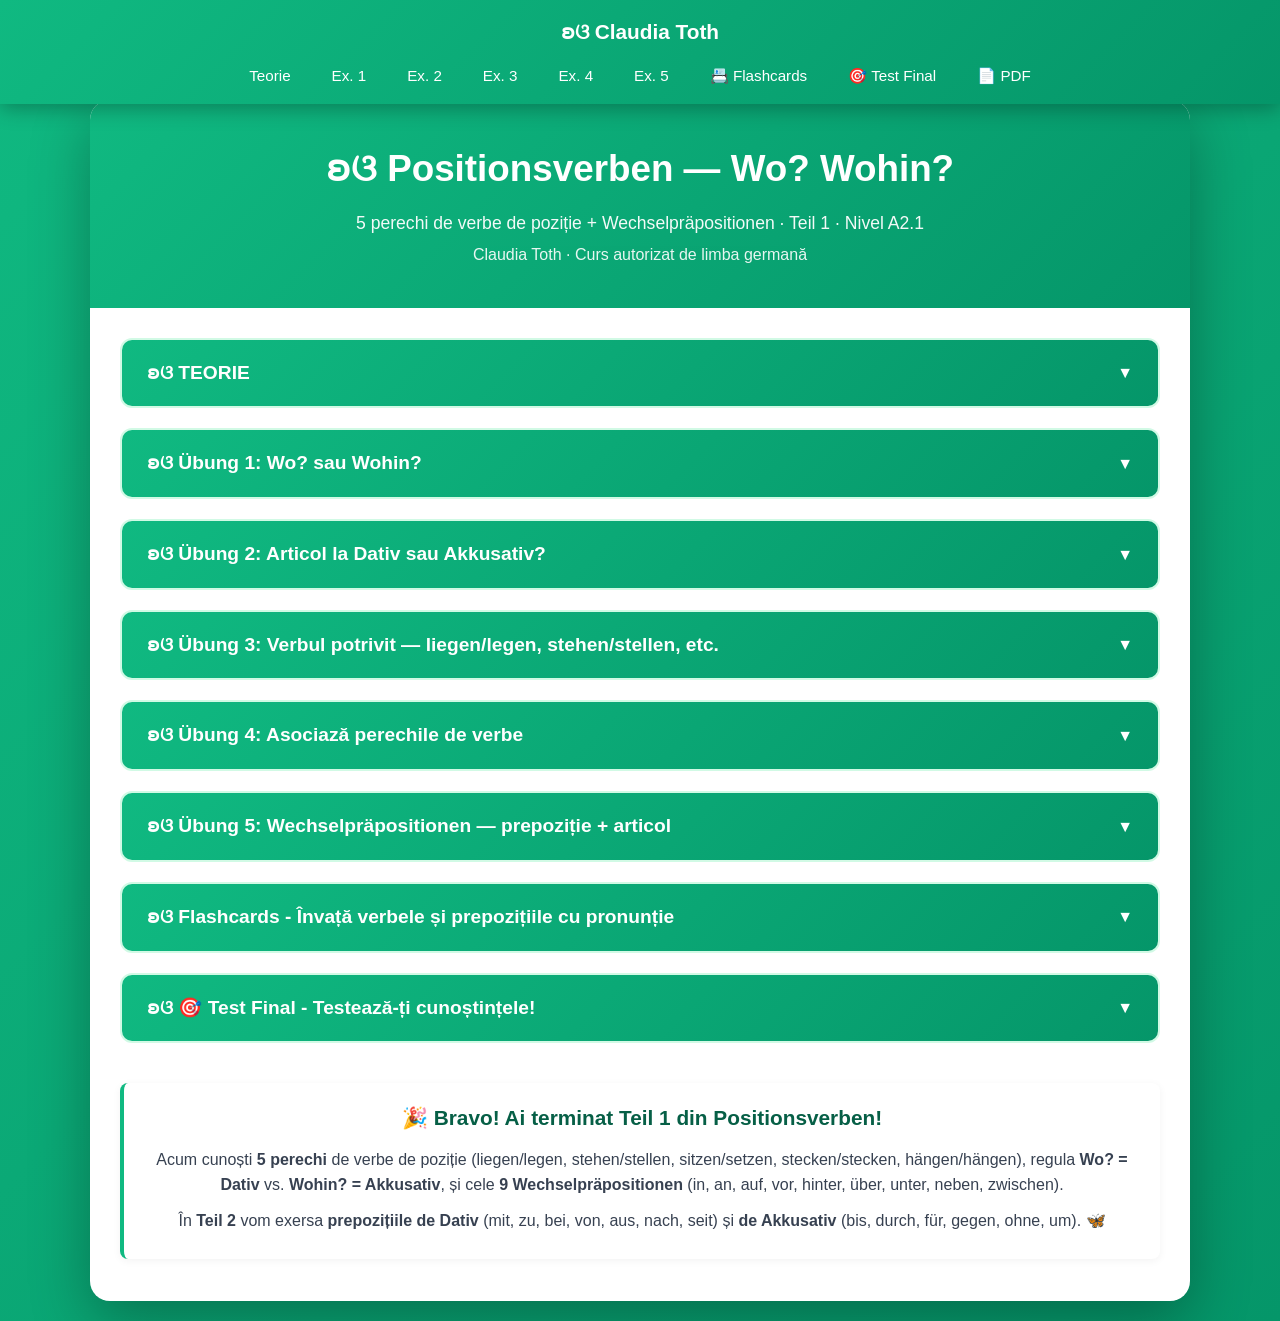
==== index.html @ 6a5d3918 "Initial release: Positionsverben Teil 1 (A2.1) — Wo/Wohin + 5 perechi Wechselverben + 9 Wechselprapo" ====
<!DOCTYPE html>
<html lang="ro">
<head>
    <meta charset="UTF-8">
    <meta name="robots" content="noindex, nofollow">
    <meta name="viewport" content="width=device-width, initial-scale=1.0">
    <title>Positionsverben — Wo? Wohin? + 5 perechi de verbe · Teil 1 (A2.1)</title>
    <link rel="stylesheet" href="styles.css">
</head>
<body>
    <nav class="navbar">
        <a href="#top" class="navbar-logo">ʚଓ Claudia Toth</a>
        <ul class="navbar-menu">
            <li><a href="#teorie" onclick="openSection(0)">Teorie</a></li>
            <li><a href="#ex1" onclick="openSection(1)">Ex. 1</a></li>
            <li><a href="#ex2" onclick="openSection(2)">Ex. 2</a></li>
            <li><a href="#ex3" onclick="openSection(3)">Ex. 3</a></li>
            <li><a href="#ex4" onclick="openSection(4)">Ex. 4</a></li>
            <li><a href="#ex5" onclick="openSection(5)">Ex. 5</a></li>
            <li><a href="#flashcards" onclick="openSection(6)">📇 Flashcards</a></li>
            <li><a href="#final-test" onclick="openSection(7)">🎯 Test Final</a></li>
            <li><a href="positionsverben-teil-1.pdf" download>📄 PDF</a></li>
        </ul>
    </nav>

    <div class="container" id="top">
        <div class="header">
            <h1>ʚଓ Positionsverben — Wo? Wohin?</h1>
            <p class="subtitle">5 perechi de verbe de poziție + Wechselpräpositionen · Teil 1 · Nivel A2.1</p>
            <p>Claudia Toth · Curs autorizat de limba germană</p>
        </div>

        <div class="content">
            <div class="section" id="teorie">
                <div class="section-header" onclick="toggleMainSection(0)">
                    <h3>ʚଓ TEORIE</h3>
                    <span class="arrow">▼</span>
                </div>
                <div class="section-content" id="main-section-0">
                    <div id="theory-container"></div>
                </div>
            </div>

            <div class="section" id="ex1">
                <div class="section-header" onclick="toggleMainSection(1)">
                    <h3>ʚଓ Übung 1: Wo? sau Wohin?</h3>
                    <span class="arrow">▼</span>
                </div>
                <div class="section-content" id="main-section-1">
                    <div id="ex1-container"></div>
                    <div class="btn-container">
                        <button class="btn btn-check" onclick="checkExercise(1)">✓ Verifica</button>
                        <button class="btn btn-reset" onclick="resetExercise(1)">↻ Reseteaza</button>
                    </div>
                    <div class="score" id="score-1"></div>
                </div>
            </div>

            <div class="section" id="ex2">
                <div class="section-header" onclick="toggleMainSection(2)">
                    <h3>ʚଓ Übung 2: Articol la Dativ sau Akkusativ?</h3>
                    <span class="arrow">▼</span>
                </div>
                <div class="section-content" id="main-section-2">
                    <div id="ex2-container"></div>
                    <div class="btn-container">
                        <button class="btn btn-check" onclick="checkExercise(2)">✓ Verifica</button>
                        <button class="btn btn-reset" onclick="resetExercise(2)">↻ Reseteaza</button>
                    </div>
                    <div class="score" id="score-2"></div>
                </div>
            </div>

            <div class="section" id="ex3">
                <div class="section-header" onclick="toggleMainSection(3)">
                    <h3>ʚଓ Übung 3: Verbul potrivit — liegen/legen, stehen/stellen, etc.</h3>
                    <span class="arrow">▼</span>
                </div>
                <div class="section-content" id="main-section-3">
                    <div id="ex3-container"></div>
                    <div class="btn-container">
                        <button class="btn btn-check" onclick="checkExercise(3)">✓ Verifica</button>
                        <button class="btn btn-reset" onclick="resetExercise(3)">↻ Reseteaza</button>
                    </div>
                    <div class="score" id="score-3"></div>
                </div>
            </div>

            <div class="section" id="ex4">
                <div class="section-header" onclick="toggleMainSection(4)">
                    <h3>ʚଓ Übung 4: Asociază perechile de verbe</h3>
                    <span class="arrow">▼</span>
                </div>
                <div class="section-content" id="main-section-4">
                    <div id="ex4-container"></div>
                    <div class="btn-container">
                        <button class="btn btn-check" onclick="checkExercise(4)">✓ Verifica</button>
                        <button class="btn btn-reset" onclick="resetExercise(4)">↻ Reseteaza</button>
                    </div>
                    <div class="score" id="score-4"></div>
                </div>
            </div>

            <div class="section" id="ex5">
                <div class="section-header" onclick="toggleMainSection(5)">
                    <h3>ʚଓ Übung 5: Wechselpräpositionen — prepoziție + articol</h3>
                    <span class="arrow">▼</span>
                </div>
                <div class="section-content" id="main-section-5">
                    <div id="ex5-container"></div>
                    <div class="btn-container">
                        <button class="btn btn-check" onclick="checkExercise(5)">✓ Verifica</button>
                        <button class="btn btn-reset" onclick="resetExercise(5)">↻ Reseteaza</button>
                    </div>
                    <div class="score" id="score-5"></div>
                </div>
            </div>

            <div class="section" id="flashcards">
                <div class="section-header" onclick="toggleMainSection(6)">
                    <h3>ʚଓ Flashcards - Învață verbele și prepozițiile cu pronunție</h3>
                    <span class="arrow">▼</span>
                </div>
                <div class="section-content" id="main-section-6">
                    <div id="flashcards-container"></div>
                </div>
            </div>

            <div class="section" id="final-test">
                <div class="section-header" onclick="toggleMainSection(7)">
                    <h3>ʚଓ 🎯 Test Final - Testează-ți cunoștințele!</h3>
                    <span class="arrow">▼</span>
                </div>
                <div class="section-content" id="main-section-7">
                    <div id="final-test-container"></div>
                </div>
            </div>

            <div class="theory-box" style="text-align: center; margin-top: 40px;">
                <p style="font-size: 1.3rem; font-weight: bold; color: #065f46;">🎉 Bravo! Ai terminat Teil 1 din Positionsverben!</p>
                <p style="margin-top: 12px;">Acum cunoști <strong>5 perechi</strong> de verbe de poziție (liegen/legen, stehen/stellen, sitzen/setzen, stecken/stecken, hängen/hängen), regula <strong>Wo? = Dativ</strong> vs. <strong>Wohin? = Akkusativ</strong>, și cele <strong>9 Wechselpräpositionen</strong> (in, an, auf, vor, hinter, über, unter, neben, zwischen).</p>
                <p style="margin-top: 10px;">În <strong>Teil 2</strong> vom exersa <strong>prepozițiile de Dativ</strong> (mit, zu, bei, von, aus, nach, seit) și <strong>de Akkusativ</strong> (bis, durch, für, gegen, ohne, um). 🦋</p>
            </div>
        </div>
    </div>

    <script src="theory.js"></script>
    <script src="exercises.js"></script>
    <script src="flashcards.js"></script>
    <script src="final-test.js"></script>
    <script src="main.js"></script>
</body>
</html>
---- styles.css ----
/* ============================================
   CLAUDIA TOTH - NOMEN-VERB-VERBINDUNGEN
   Design verde profesional · Mobile responsive
   ============================================ */

* {
    margin: 0;
    padding: 0;
    box-sizing: border-box;
}

body {
    font-family: 'Segoe UI', Tahoma, Geneva, Verdana, sans-serif;
    background: linear-gradient(135deg, #10b981 0%, #059669 100%);
    line-height: 1.6;
    padding: 0;
    padding-top: 80px;
    min-height: 100vh;
    color: #374151;
}

/* ============================================
   NAVIGATION BAR
   ============================================ */
.navbar {
    position: fixed;
    top: 0;
    left: 0;
    right: 0;
    background: linear-gradient(135deg, #10b981 0%, #059669 100%);
    padding: 15px 30px;
    box-shadow: 0 4px 20px rgba(0,0,0,0.3);
    z-index: 1000;
    display: flex;
    flex-direction: column;
    gap: 15px;
    align-items: center;
    justify-content: center;
}

.navbar-logo {
    color: white;
    font-size: 1.3rem;
    font-weight: bold;
    text-decoration: none;
}

.navbar-menu {
    display: flex;
    gap: 5px;
    list-style: none;
    align-items: center;
    flex-wrap: wrap;
    justify-content: center;
}

.navbar-menu a {
    color: white;
    text-decoration: none;
    padding: 10px 18px;
    border-radius: 8px;
    transition: all 0.3s;
    font-size: 0.95rem;
    font-weight: 500;
}

.navbar-menu a:hover {
    background: rgba(255,255,255,0.2);
    transform: translateY(-2px);
}

/* ============================================
   CONTAINER PRINCIPAL
   ============================================ */
.container {
    max-width: 1100px;
    margin: 20px auto;
    background: white;
    border-radius: 20px;
    box-shadow: 0 20px 60px rgba(0,0,0,0.3);
    overflow: hidden;
}

.header {
    background: linear-gradient(135deg, #10b981 0%, #059669 100%);
    color: white;
    padding: 40px 30px;
    text-align: center;
}

.header h1 {
    font-size: 2.3rem;
    margin-bottom: 10px;
}

.header .subtitle {
    font-size: 1.1rem;
    opacity: 0.95;
    margin-bottom: 5px;
}

.header p {
    font-size: 1rem;
    opacity: 0.9;
}

.content {
    padding: 30px;
}

/* ============================================
   SECȚIUNI (Teorie + Exerciții)
   ============================================ */
.section {
    margin-bottom: 20px;
    scroll-margin-top: 100px;
    border-radius: 12px;
    overflow: hidden;
    border: 2px solid #d1fae5;
}

.section-header {
    background: linear-gradient(135deg, #10b981 0%, #059669 100%);
    color: white;
    padding: 18px 25px;
    cursor: pointer;
    display: flex;
    justify-content: space-between;
    align-items: center;
    transition: all 0.3s;
}

.section-header:hover {
    background: linear-gradient(135deg, #059669 0%, #047857 100%);
}

.section-header h3 {
    font-size: 1.2rem;
}

.arrow {
    transition: transform 0.3s;
    font-size: 1rem;
}

.arrow.rotated {
    transform: rotate(180deg);
}

.section-content {
    display: none;
    padding: 25px;
    background: #f0fdf4;
}

.section-content.active {
    display: block;
    animation: fadeIn 0.4s ease-in-out;
}

@keyframes fadeIn {
    from { opacity: 0; transform: translateY(-5px); }
    to { opacity: 1; transform: translateY(0); }
}

/* ============================================
   SUB-SECȚIUNI (în Teorie)
   ============================================ */
.sub-section {
    margin-bottom: 12px;
    border-radius: 10px;
    overflow: hidden;
    border: 1px solid #a7f3d0;
    background: white;
}

.sub-section-header {
    background: #d1fae5;
    color: #065f46;
    padding: 12px 18px;
    cursor: pointer;
    display: flex;
    justify-content: space-between;
    align-items: center;
    font-weight: 600;
    transition: background 0.3s;
    gap: 10px;
}

.sub-section-header > span:first-child {
    flex: 1;
}

.sub-section-header:hover {
    background: #a7f3d0;
}

/* ============================================
   AUDIO PLAYER (Play / Stop la fiecare subtitlu)
   ============================================ */
.audio-player {
    display: flex;
    align-items: center;
}

.audio-btn {
    background: #10b981;
    color: white;
    border: none;
    width: 36px;
    height: 36px;
    border-radius: 50%;
    cursor: pointer;
    font-size: 0.9rem;
    transition: all 0.3s;
    display: flex;
    align-items: center;
    justify-content: center;
    padding: 0;
    box-shadow: 0 2px 6px rgba(16, 185, 129, 0.3);
}

.audio-btn:hover {
    background: #059669;
    transform: scale(1.1);
    box-shadow: 0 4px 10px rgba(16, 185, 129, 0.5);
}

.audio-btn:active {
    transform: scale(0.95);
}

.lesson-audio {
    display: flex;
    align-items: center;
    gap: 12px;
    margin-bottom: 18px;
    padding: 10px 14px;
    background: #f0fdf4;
    border-left: 4px solid #10b981;
    border-radius: 6px;
}

.lesson-audio-label {
    color: #065f46;
    font-weight: 600;
    font-size: 0.95rem;
}

.sub-arrow {
    transition: transform 0.3s;
}

.sub-arrow.rotated {
    transform: rotate(180deg);
}

.sub-section-content {
    display: none;
    padding: 18px;
    background: white;
}

.sub-section-content.active {
    display: block;
}

/* ============================================
   THEORY BOX
   ============================================ */
.theory-box {
    background: white;
    border-left: 4px solid #10b981;
    padding: 18px 22px;
    margin: 12px 0;
    border-radius: 8px;
    box-shadow: 0 2px 8px rgba(0,0,0,0.05);
}

.theory-box h4 {
    color: #065f46;
    margin-bottom: 10px;
    font-size: 1.1rem;
}

.theory-box p {
    margin-bottom: 8px;
}

.theory-box ul {
    margin-left: 20px;
    margin-top: 8px;
}

.theory-box li {
    margin-bottom: 6px;
}

/* Exemple în context */
.example-box {
    background: #ecfdf5;
    border: 1px dashed #10b981;
    padding: 12px 16px;
    border-radius: 8px;
    margin: 10px 0;
    font-style: italic;
}

.example-box .de {
    color: #065f46;
    font-weight: 600;
    font-style: normal;
}

.example-box .ro {
    color: #6b7280;
    font-size: 0.95rem;
    margin-top: 4px;
}

/* Tabele teorie */
.theory-table {
    width: 100%;
    border-collapse: collapse;
    margin: 12px 0;
    background: white;
    border-radius: 8px;
    overflow: hidden;
    box-shadow: 0 2px 6px rgba(0,0,0,0.05);
}

.theory-table th {
    background: #10b981;
    color: white;
    padding: 12px;
    text-align: left;
    font-weight: 600;
}

.theory-table td {
    padding: 10px 12px;
    border-bottom: 1px solid #d1fae5;
}

.theory-table tr:last-child td {
    border-bottom: none;
}

.theory-table tr:nth-child(even) {
    background: #f0fdf4;
}

.theory-table .verb {
    color: #059669;
    font-weight: bold;
}

.theory-table .nomen {
    color: #065f46;
    font-weight: 600;
}

.theory-table .ro-text {
    color: #6b7280;
    font-style: italic;
    font-size: 0.95rem;
}

/* ============================================
   EXERCIȚII
   ============================================ */
.exercise-instruction {
    background: #fffbeb;
    border-left: 4px solid #f59e0b;
    padding: 12px 18px;
    margin-bottom: 18px;
    border-radius: 8px;
    color: #78350f;
}

.exercise-item {
    background: white;
    padding: 15px 18px;
    margin-bottom: 12px;
    border-radius: 10px;
    display: flex;
    align-items: flex-start;
    gap: 12px;
    flex-wrap: wrap;
    box-shadow: 0 2px 6px rgba(0,0,0,0.05);
}

.exercise-number {
    background: #10b981;
    color: white;
    width: 30px;
    height: 30px;
    border-radius: 50%;
    display: flex;
    align-items: center;
    justify-content: center;
    font-weight: bold;
    flex-shrink: 0;
    font-size: 0.9rem;
}

.input-group {
    flex: 1;
    min-width: 200px;
    display: flex;
    flex-direction: column;
    gap: 6px;
}

.input-group label {
    color: #374151;
    font-size: 1rem;
    line-height: 1.5;
}

.input-group .nomen-highlight {
    color: #065f46;
    font-weight: bold;
    background: #d1fae5;
    padding: 2px 8px;
    border-radius: 5px;
}

.input-group input[type="text"],
.input-group select {
    padding: 10px 14px;
    border: 2px solid #d1fae5;
    border-radius: 8px;
    font-size: 1rem;
    font-family: inherit;
    transition: all 0.3s;
    background: white;
}

.input-group input[type="text"]:focus,
.input-group select:focus {
    outline: none;
    border-color: #10b981;
    box-shadow: 0 0 0 3px rgba(16, 185, 129, 0.15);
}

/* Multiple choice */
.mc-options {
    display: flex;
    flex-direction: column;
    gap: 8px;
    margin-top: 8px;
}

.mc-option {
    display: flex;
    align-items: center;
    gap: 10px;
    padding: 8px 12px;
    border-radius: 8px;
    transition: background 0.2s;
    cursor: pointer;
}

.mc-option:hover {
    background: #f0fdf4;
}

.mc-option input[type="radio"] {
    cursor: pointer;
    width: 18px;
    height: 18px;
    accent-color: #10b981;
}

.mc-option label {
    cursor: pointer;
    flex: 1;
}

/* Feedback */
.feedback {
    width: 100%;
    margin-top: 8px;
    padding: 0;
    font-size: 0.95rem;
    border-radius: 6px;
    transition: all 0.3s;
}

.feedback.correct {
    background: #d1fae5;
    color: #065f46;
    padding: 10px 14px;
    border-left: 3px solid #10b981;
}

.feedback.incorrect {
    background: #fee2e2;
    color: #991b1b;
    padding: 10px 14px;
    border-left: 3px solid #ef4444;
}

.feedback.correct::before {
    content: "✓ Richtig! ";
    font-weight: bold;
}

.feedback.incorrect::before {
    content: "✗ Falsch. ";
    font-weight: bold;
}

/* ============================================
   BUTOANE
   ============================================ */
.btn-container {
    display: flex;
    gap: 15px;
    justify-content: center;
    margin: 30px 0;
    flex-wrap: wrap;
}

.btn {
    padding: 14px 32px;
    border: none;
    border-radius: 10px;
    font-size: 1rem;
    font-weight: 600;
    cursor: pointer;
    transition: all 0.3s;
    font-family: inherit;
}

.btn-check {
    background: linear-gradient(135deg, #10b981 0%, #059669 100%);
    color: white;
}

.btn-check:hover {
    transform: translateY(-2px);
    box-shadow: 0 8px 20px rgba(16, 185, 129, 0.4);
}

.btn-reset {
    background: #6b7280;
    color: white;
}

.btn-reset:hover {
    background: #4b5563;
    transform: translateY(-2px);
    box-shadow: 0 8px 20px rgba(107, 114, 128, 0.4);
}

/* ============================================
   SCOR
   ============================================ */
.score {
    display: none;
    background: linear-gradient(135deg, #10b981 0%, #059669 100%);
    color: white;
    padding: 25px;
    border-radius: 12px;
    text-align: center;
    margin: 20px 0;
    scroll-margin-top: 100px;
}

.score.show {
    display: block;
    animation: fadeIn 0.5s;
}

.score-value {
    font-size: 2rem;
    font-weight: bold;
    margin-bottom: 10px;
}

.score-message {
    font-size: 1.1rem;
}

/* ============================================
   FLASHCARDS
   ============================================ */
.flashcard-counter {
    text-align: center;
    margin-bottom: 15px;
    color: #065f46;
    font-weight: 600;
}

.flashcard {
    background: white;
    border-radius: 16px;
    padding: 50px 30px;
    min-height: 220px;
    display: flex;
    align-items: center;
    justify-content: center;
    text-align: center;
    cursor: pointer;
    box-shadow: 0 4px 15px rgba(0,0,0,0.1);
    transition: transform 0.3s;
    position: relative;
    border: 3px solid #10b981;
}

.flashcard:hover {
    transform: scale(1.02);
}

.flashcard-content {
    width: 100%;
}

.flashcard .de {
    font-size: 1.8rem;
    color: #065f46;
    font-weight: bold;
    margin-bottom: 10px;
}

.flashcard .ro {
    font-size: 1.2rem;
    color: #6b7280;
    font-style: italic;
    display: none;
}

.flashcard.flipped .ro {
    display: block;
    animation: fadeIn 0.3s;
}

.flashcard-hint {
    position: absolute;
    bottom: 12px;
    left: 0;
    right: 0;
    color: #9ca3af;
    font-size: 0.85rem;
}

.flashcard-audio-btn {
    position: absolute;
    top: 15px;
    right: 15px;
    background: #10b981;
    color: white;
    border: none;
    width: 40px;
    height: 40px;
    border-radius: 50%;
    font-size: 1.2rem;
    cursor: pointer;
    transition: all 0.3s;
    display: flex;
    align-items: center;
    justify-content: center;
}

.flashcard-audio-btn:hover {
    background: #059669;
    transform: scale(1.1);
}

.flashcard-controls {
    display: flex;
    justify-content: space-between;
    gap: 15px;
    margin-top: 20px;
}

.flashcard-btn {
    flex: 1;
    background: linear-gradient(135deg, #10b981 0%, #059669 100%);
    color: white;
    padding: 12px;
    border: none;
    border-radius: 8px;
    cursor: pointer;
    font-size: 1rem;
    font-weight: 600;
    transition: all 0.3s;
    font-family: inherit;
}

.flashcard-btn:hover {
    transform: translateY(-2px);
    box-shadow: 0 4px 12px rgba(16, 185, 129, 0.4);
}

.flashcard-btn:disabled {
    background: #d1d5db;
    cursor: not-allowed;
    transform: none;
    box-shadow: none;
}

/* ============================================
   MOBILE RESPONSIVE
   ============================================ */
@media (max-width: 768px) {
    body {
        padding: 0;
        padding-top: 140px;
    }

    .navbar {
        padding: 15px;
    }

    .navbar-menu a {
        padding: 8px 12px;
        font-size: 0.85rem;
    }

    .container {
        margin: 10px;
        border-radius: 12px;
    }

    .header h1 {
        font-size: 1.6rem;
    }

    .header .subtitle {
        font-size: 0.95rem;
    }

    .content {
        padding: 15px;
    }

    .section-header h3 {
        font-size: 1rem;
    }

    .exercise-item {
        padding: 12px;
    }

    .input-group {
        min-width: 100%;
    }

    .btn {
        padding: 12px 24px;
        font-size: 0.95rem;
    }

    .flashcard {
        padding: 35px 20px;
        min-height: 180px;
    }

    .flashcard .de {
        font-size: 1.4rem;
    }

    .flashcard .ro {
        font-size: 1rem;
    }

    .theory-table {
        font-size: 0.9rem;
    }

    .theory-table th,
    .theory-table td {
        padding: 8px;
    }
}

/* ============================================
   TRADUCERI ROMÂNĂ sub fiecare propoziție germană
   Permanent vizibile sub tabelele de teorie
   ============================================ */
.ro-translation {
    display: inline-block;
    color: #6b7280;
    font-style: italic;
    font-size: 0.88rem;
    font-weight: normal;
    line-height: 1.4;
    margin-top: 4px;
    padding-left: 8px;
    border-left: 2px solid #fcd34d;
}

/* ============================================
   TEST FINAL - Wizard Style
   ============================================ */

/* Intro section */
.test-intro {
    background: white;
    padding: 30px;
    border-radius: 12px;
    text-align: center;
    box-shadow: 0 2px 8px rgba(0,0,0,0.05);
}

.test-intro h3 {
    color: #065f46;
    font-size: 1.5rem;
    margin-bottom: 15px;
}

.test-intro p {
    color: #374151;
    margin-bottom: 15px;
}

.test-info-list {
    list-style: none;
    padding: 0;
    margin: 20px auto;
    max-width: 500px;
    text-align: left;
}

.test-info-list li {
    padding: 8px 0;
    color: #374151;
}

.btn-large {
    padding: 16px 40px !important;
    font-size: 1.1rem !important;
    margin-top: 15px;
}

/* Wizard - container principal */
.test-wizard {
    background: white;
    padding: 30px;
    border-radius: 12px;
    box-shadow: 0 2px 8px rgba(0,0,0,0.05);
}

/* Progress bar */
.test-progress {
    margin-bottom: 25px;
}

.test-progress-info {
    display: flex;
    justify-content: space-between;
    margin-bottom: 10px;
    font-weight: 600;
    color: #065f46;
    flex-wrap: wrap;
    gap: 10px;
}

.test-progress-bar {
    height: 12px;
    background: #d1fae5;
    border-radius: 6px;
    overflow: hidden;
}

.test-progress-fill {
    height: 100%;
    background: linear-gradient(90deg, #10b981 0%, #059669 100%);
    transition: width 0.4s ease;
    border-radius: 6px;
    box-shadow: 0 0 8px rgba(16, 185, 129, 0.4);
}

/* Întrebarea curentă */
.test-question {
    background: #f0fdf4;
    padding: 25px;
    border-radius: 10px;
    margin-bottom: 20px;
    border: 2px solid #d1fae5;
}

.test-question-label {
    color: #065f46;
    font-weight: 600;
    font-size: 1.05rem;
    margin-bottom: 15px;
}

.test-question-content {
    font-size: 1.15rem;
    color: #374151;
    line-height: 1.8;
    margin-bottom: 12px;
}

.test-blank {
    background: #fef3c7;
    padding: 4px 16px;
    border-radius: 6px;
    border: 2px dashed #f59e0b;
    color: #78350f;
    font-weight: bold;
    margin-right: 8px;
}

.test-translation {
    display: block;
    color: #6b7280;
    font-style: italic;
    margin: 10px 0;
    font-size: 0.95rem;
}

.test-ro-text {
    background: #fff7ed;
    padding: 15px;
    border-radius: 8px;
    border-left: 4px solid #f59e0b;
    color: #78350f;
    font-weight: 500;
}

.test-input {
    width: 100%;
    padding: 12px 16px;
    border: 2px solid #d1fae5;
    border-radius: 8px;
    font-size: 1.05rem;
    font-family: inherit;
    transition: all 0.3s;
    background: white;
    margin-top: 10px;
}

.test-input:focus {
    outline: none;
    border-color: #10b981;
    box-shadow: 0 0 0 3px rgba(16, 185, 129, 0.15);
}

.test-mc {
    margin-top: 15px;
}

.test-mc .mc-option {
    background: white;
    padding: 12px 16px;
    border-radius: 8px;
    margin-bottom: 8px;
    border: 2px solid #d1fae5;
    transition: all 0.2s;
}

.test-mc .mc-option:hover {
    border-color: #10b981;
    background: #f0fdf4;
}

/* Controale wizard */
.test-controls {
    display: flex;
    gap: 12px;
    justify-content: space-between;
    margin-top: 25px;
    flex-wrap: wrap;
}

.btn-secondary {
    background: #6b7280;
    color: white;
}

.btn-secondary:hover {
    background: #4b5563;
    transform: translateY(-2px);
    box-shadow: 0 4px 12px rgba(107, 114, 128, 0.4);
}

.btn:disabled {
    opacity: 0.5;
    cursor: not-allowed;
    transform: none !important;
    box-shadow: none !important;
}

/* Buton ÎNAPOI LA TEORIE */
.btn-back {
    background: linear-gradient(135deg, #6366f1 0%, #4f46e5 100%);
    color: white;
}

.btn-back:hover {
    transform: translateY(-2px);
    box-shadow: 0 8px 20px rgba(99, 102, 241, 0.4);
}

.test-back-top {
    margin-bottom: 20px;
}

/* REZULTATE */
.test-results {
    background: white;
    padding: 30px;
    border-radius: 12px;
    box-shadow: 0 2px 8px rgba(0,0,0,0.05);
}

.test-result-card {
    text-align: center;
    padding: 30px;
    border-radius: 16px;
    margin-bottom: 25px;
}

.test-result-card.passed {
    background: linear-gradient(135deg, #10b981 0%, #059669 100%);
    color: white;
}

.test-result-card.failed {
    background: linear-gradient(135deg, #ef4444 0%, #dc2626 100%);
    color: white;
}

.test-result-emoji {
    font-size: 4rem;
    margin-bottom: 10px;
}

.test-result-badge {
    font-size: 1.3rem;
    font-weight: bold;
    letter-spacing: 2px;
    margin-bottom: 15px;
    opacity: 0.95;
}

.test-result-score {
    font-size: 3rem;
    font-weight: bold;
    margin-bottom: 5px;
}

.test-result-percentage {
    font-size: 2.5rem;
    font-weight: bold;
    margin-bottom: 20px;
    opacity: 0.9;
}

.test-result-message {
    font-size: 1rem;
    line-height: 1.6;
    max-width: 550px;
    margin: 0 auto;
    padding: 0 15px;
}

.pass-mark, .fail-mark {
    margin-top: 20px;
    padding: 12px;
    background: rgba(255,255,255,0.2);
    border-radius: 8px;
    font-weight: 600;
    font-size: 0.95rem;
}

/* Stats categorii */
.test-stats {
    background: #f0fdf4;
    padding: 20px;
    border-radius: 10px;
    margin-bottom: 20px;
    border-left: 4px solid #10b981;
}

.test-stats h4 {
    color: #065f46;
    margin-bottom: 12px;
}

.test-stats ul {
    list-style: none;
    padding: 0;
}

.test-stats li {
    padding: 8px 0;
    border-bottom: 1px solid #d1fae5;
    color: #374151;
}

.test-stats li:last-child {
    border-bottom: none;
}

/* Greșeli */
.test-mistakes {
    background: #fef2f2;
    padding: 20px;
    border-radius: 10px;
    margin-bottom: 20px;
    border-left: 4px solid #ef4444;
}

.test-mistakes h4 {
    color: #991b1b;
    margin-bottom: 15px;
}

.mistake-item {
    background: white;
    padding: 12px 15px;
    border-radius: 8px;
    margin-bottom: 10px;
    line-height: 1.6;
}

/* Acțiuni finale */
.test-final-actions {
    display: flex;
    gap: 15px;
    justify-content: center;
    flex-wrap: wrap;
    margin-top: 25px;
}

/* Mobile responsive pentru test */
@media (max-width: 768px) {
    .test-intro,
    .test-wizard,
    .test-results {
        padding: 20px 15px;
    }
    
    .test-question {
        padding: 18px 15px;
    }
    
    .test-question-content {
        font-size: 1rem;
    }
    
    .test-result-emoji {
        font-size: 3rem;
    }
    
    .test-result-score {
        font-size: 2.2rem;
    }
    
    .test-result-percentage {
        font-size: 1.8rem;
    }
    
    .test-controls {
        flex-direction: column;
    }
    
    .test-controls .btn {
        width: 100%;
    }
}

/* ============================================
   A1.1 — Stiluri pentru personaje și dialoguri
   ============================================ */

/* Cast banner (toate 6 personajele la început de lecție) */
.cast-banner {
    background: linear-gradient(135deg, #ecfdf5 0%, #d1fae5 100%);
    border: 2px solid #10B981;
    border-radius: 12px;
    padding: 16px;
    margin: 20px 0;
    text-align: center;
}
.cast-banner h4 {
    color: #065f46;
    margin: 0 0 12px;
    font-size: 1.1rem;
}
.cast-grid {
    display: grid;
    grid-template-columns: repeat(6, 1fr);
    gap: 8px;
    max-width: 720px;
    margin: 0 auto;
}
.cast-card {
    background: #fff;
    border-radius: 8px;
    padding: 8px 4px;
    text-align: center;
    box-shadow: 0 1px 3px rgba(0,0,0,0.06);
}
.cast-card img {
    width: 60px;
    height: 80px;
    object-fit: contain;
    display: block;
    margin: 0 auto 4px;
}
.cast-card .name {
    font-size: 0.7rem;
    font-weight: 700;
    color: #065f46;
    line-height: 1.2;
}
.cast-card .detail {
    font-size: 0.65rem;
    color: #6b7280;
    line-height: 1.2;
    margin-top: 2px;
}

/* Dialog box (mini-conversații Annette + Andreea) */
.dialog-box {
    background: #fff;
    border: 2px solid #10B981;
    border-radius: 12px;
    padding: 16px 18px;
    margin: 14px 0;
    box-shadow: 0 2px 6px rgba(16,185,129,0.08);
}
.dialog-line {
    display: flex;
    gap: 12px;
    margin: 10px 0;
    align-items: flex-start;
}
.dialog-avatar {
    flex-shrink: 0;
    width: 50px;
    height: 65px;
    object-fit: contain;
}
.dialog-bubble {
    flex: 1;
    background: #ecfdf5;
    border-radius: 12px;
    padding: 8px 14px;
    position: relative;
}
.dialog-bubble.right {
    background: #d1fae5;
}
.dialog-speaker {
    font-weight: 700;
    color: #065f46;
    font-size: 0.85rem;
    margin-bottom: 2px;
}
.dialog-text {
    font-size: 0.95rem;
    color: #1f2937;
    line-height: 1.5;
}
.dialog-text .translation {
    display: block;
    color: #6b7280;
    font-style: italic;
    font-size: 0.82rem;
    margin-top: 3px;
}

/* Note from Andreea (co-narator) */
.andreea-note {
    background: #fffbeb;
    border-left: 4px solid #f59e0b;
    border-radius: 0 8px 8px 0;
    padding: 12px 16px;
    margin: 14px 0;
    display: flex;
    gap: 12px;
    align-items: flex-start;
}
.andreea-note-avatar {
    width: 44px;
    height: 56px;
    object-fit: contain;
    flex-shrink: 0;
}
.andreea-note-content {
    flex: 1;
}
.andreea-note-content .speaker {
    font-weight: 700;
    color: #92400e;
    font-size: 0.85rem;
    margin-bottom: 4px;
}
.andreea-note-content .speaker::before {
    content: "💚 ";
}
.andreea-note-content .text {
    color: #78350f;
    font-size: 0.92rem;
    font-style: italic;
    line-height: 1.55;
}

/* Personaj-card mic în exerciții (Wer ist das?) */
.persona-mini {
    display: inline-flex;
    flex-direction: column;
    align-items: center;
    gap: 4px;
    padding: 6px 10px;
    background: #ecfdf5;
    border: 1px solid #10B981;
    border-radius: 8px;
    cursor: pointer;
    transition: all 0.2s;
}
.persona-mini:hover {
    background: #d1fae5;
    transform: translateY(-2px);
}
.persona-mini img { width: 40px; height: 50px; object-fit: contain; }
.persona-mini .name { font-size: 0.75rem; font-weight: 700; color: #065f46; }

@media (max-width: 720px) {
    .cast-grid {
        grid-template-columns: repeat(3, 1fr);
    }
    .dialog-avatar { width: 40px; height: 52px; }
    .andreea-note-avatar { width: 36px; height: 46px; }
}
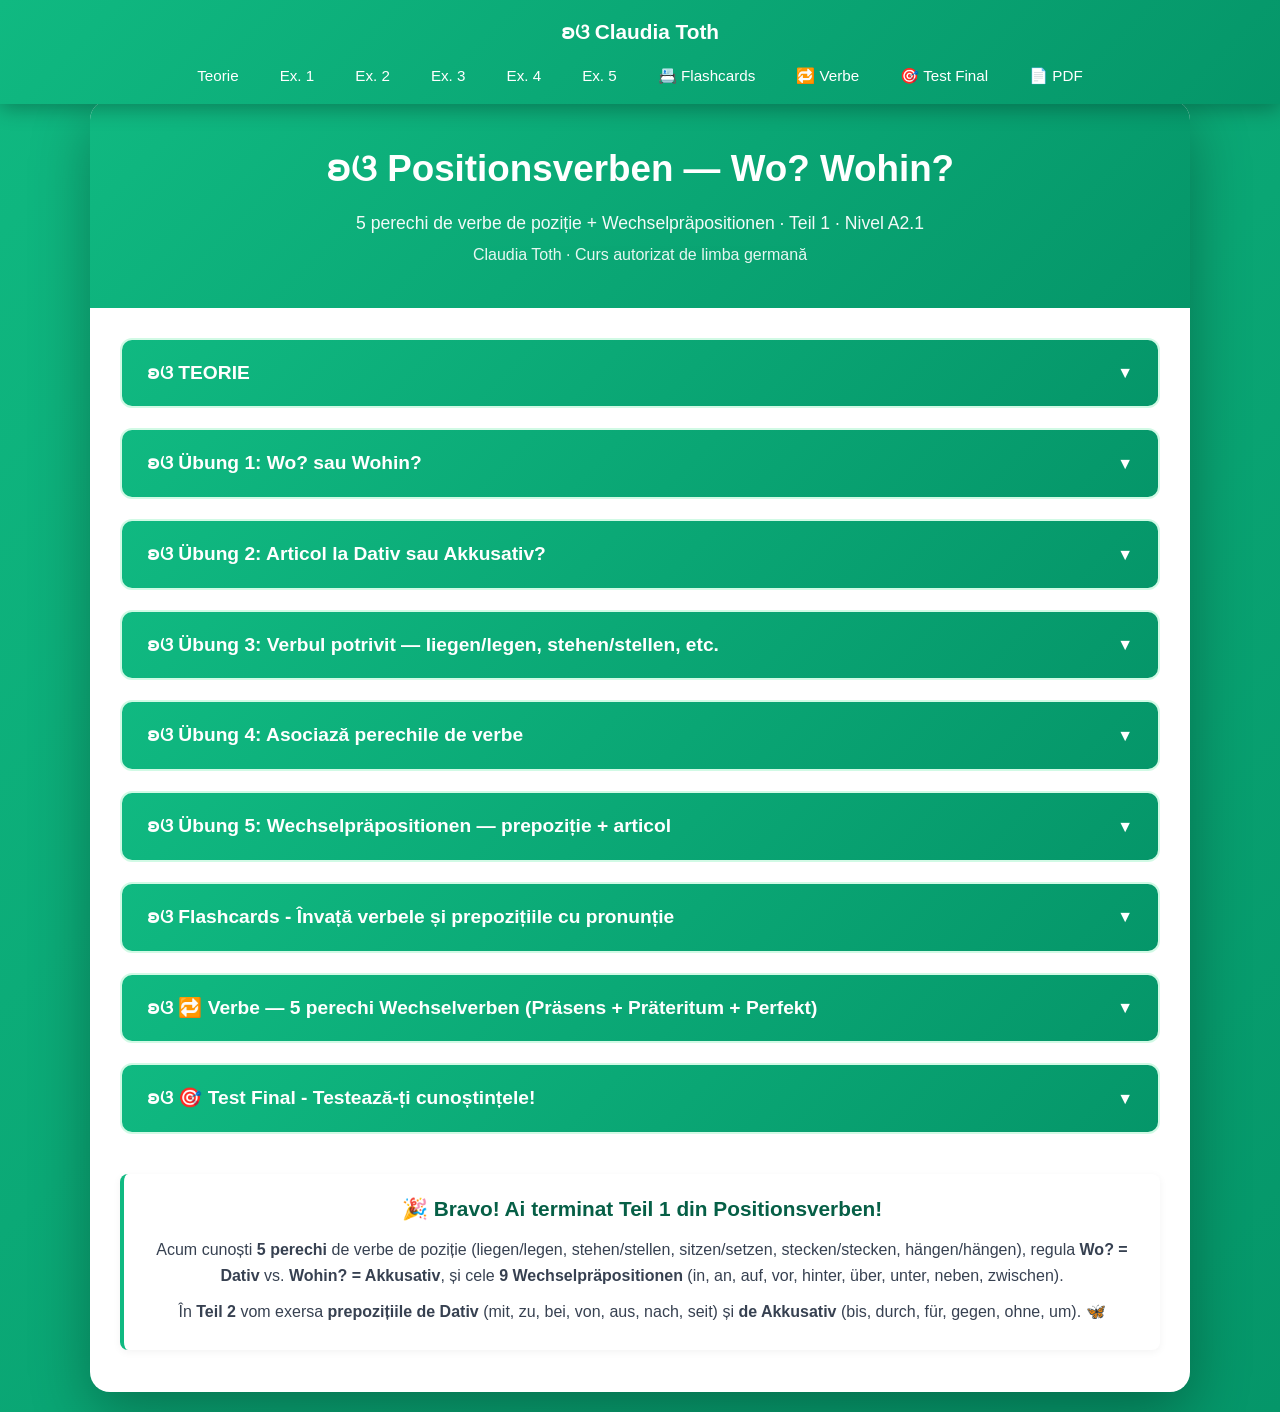
==== commit 7554e816: "Adaug secțiunea Verbe — 5 perechi Wechselverben complete Bug raportat de Claudia (25 mai 2026): lecț" ====
--- a/index.html
+++ b/index.html
@@ -18,7 +18,8 @@
             <li><a href="#ex4" onclick="openSection(4)">Ex. 4</a></li>
             <li><a href="#ex5" onclick="openSection(5)">Ex. 5</a></li>
             <li><a href="#flashcards" onclick="openSection(6)">📇 Flashcards</a></li>
-            <li><a href="#final-test" onclick="openSection(7)">🎯 Test Final</a></li>
+            <li><a href="#verbe" onclick="openSection(7)">🔁 Verbe</a></li>
+            <li><a href="#final-test" onclick="openSection(8)">🎯 Test Final</a></li>
             <li><a href="positionsverben-teil-1.pdf" download>📄 PDF</a></li>
         </ul>
     </nav>
@@ -126,12 +127,22 @@
                 </div>
             </div>
 
+            <div class="section" id="verbe">
+                <div class="section-header" onclick="toggleMainSection(7)">
+                    <h3>ʚଓ 🔁 Verbe — 5 perechi Wechselverben (Präsens + Präteritum + Perfekt)</h3>
+                    <span class="arrow">▼</span>
+                </div>
+                <div class="section-content" id="main-section-7">
+                    <div id="verbs-container"></div>
+                </div>
+            </div>
+
             <div class="section" id="final-test">
-                <div class="section-header" onclick="toggleMainSection(7)">
+                <div class="section-header" onclick="toggleMainSection(8)">
                     <h3>ʚଓ 🎯 Test Final - Testează-ți cunoștințele!</h3>
                     <span class="arrow">▼</span>
                 </div>
-                <div class="section-content" id="main-section-7">
+                <div class="section-content" id="main-section-8">
                     <div id="final-test-container"></div>
                 </div>
             </div>
@@ -147,6 +158,7 @@
     <script src="theory.js"></script>
     <script src="exercises.js"></script>
     <script src="flashcards.js"></script>
+    <script src="verbs.js"></script>
     <script src="final-test.js"></script>
     <script src="main.js"></script>
 </body>
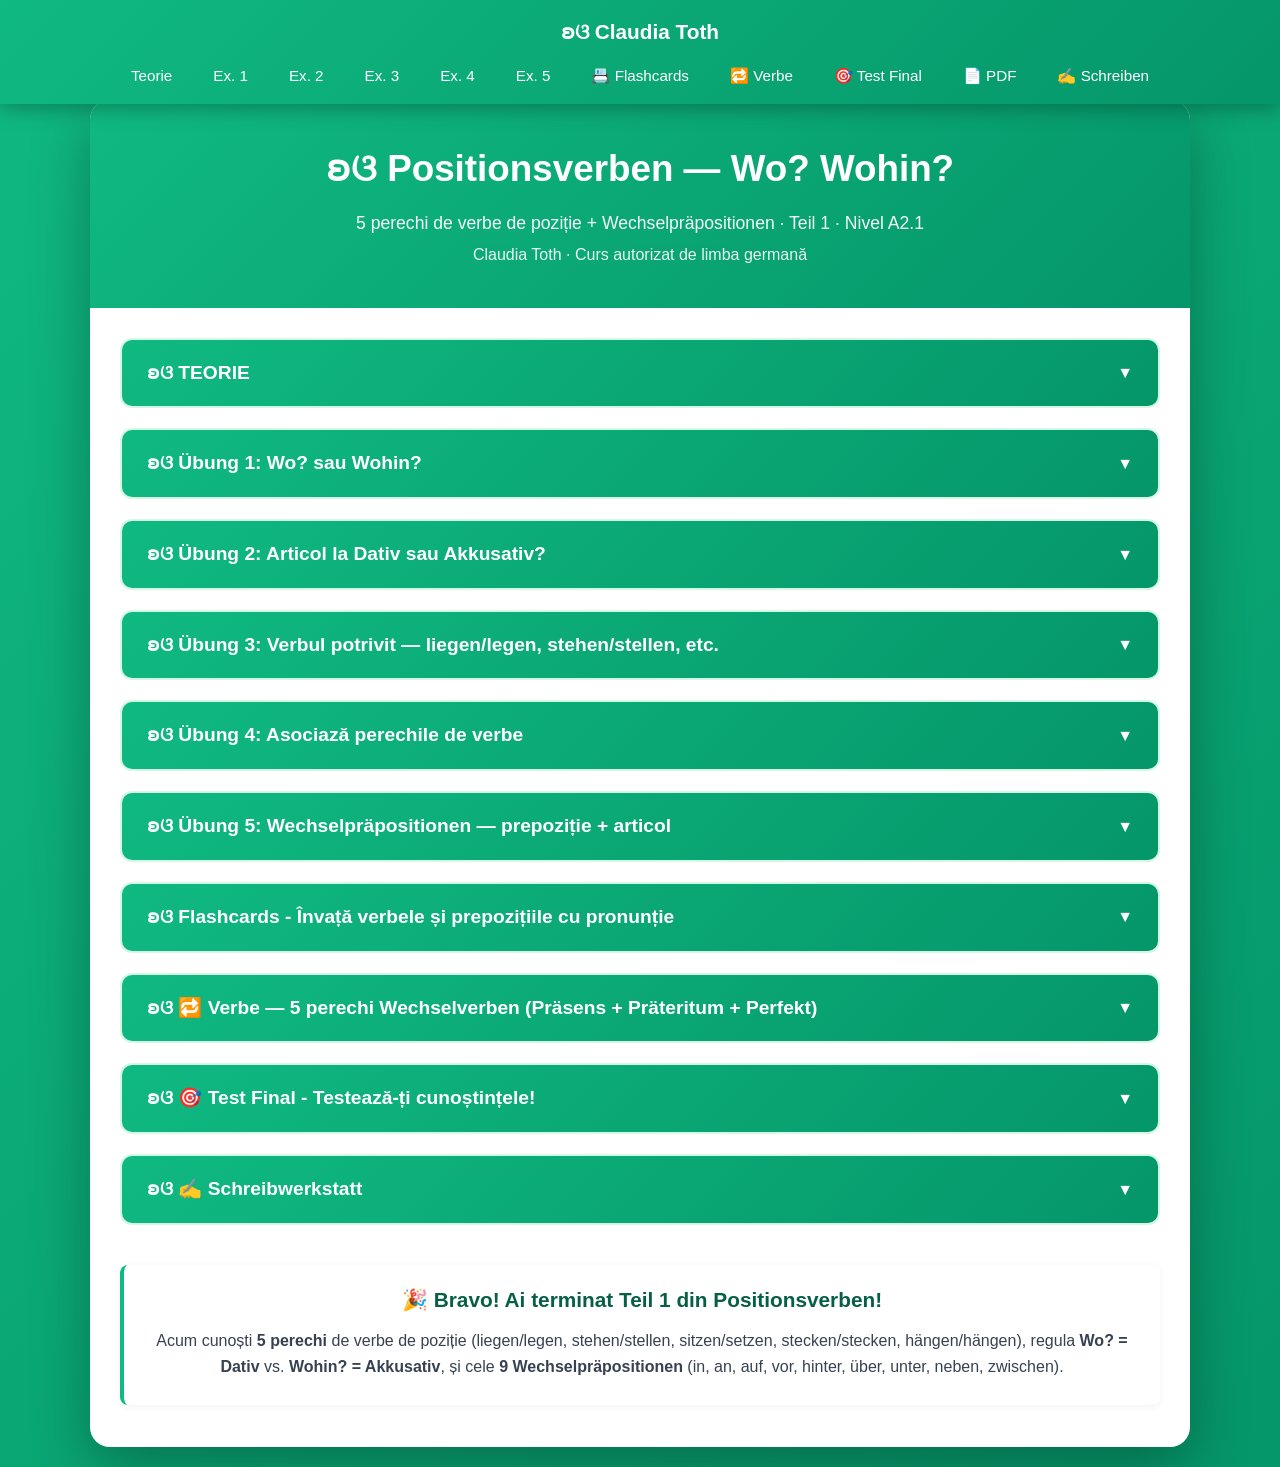
==== commit cadfde50: "Adauga Schreibwerkstatt (Google Form submit) [Atelier A2] Co-Authored-By: Claude Opus 4.8 <noreply@a" ====
--- a/index.html
+++ b/index.html
@@ -21,6 +21,7 @@
             <li><a href="#verbe" onclick="openSection(7)">🔁 Verbe</a></li>
             <li><a href="#final-test" onclick="openSection(8)">🎯 Test Final</a></li>
             <li><a href="positionsverben-teil-1.pdf" download>📄 PDF</a></li>
+            <li><a href="#schreibwerkstatt" onclick="openSection(9)">✍️ Schreiben</a></li>
         </ul>
     </nav>
 
@@ -147,10 +148,41 @@
                 </div>
             </div>
 
+            <div class="section" id="schreibwerkstatt">
+                <div class="section-header" onclick="toggleMainSection(9)">
+                    <h3>ʚଓ ✍️ Schreibwerkstatt</h3>
+                    <span class="arrow">▼</span>
+                </div>
+                <div class="section-content" id="main-section-9">
+                    <div class="theory-box" style="background:linear-gradient(135deg,#ecfdf5 0%,#d1fae5 100%); border-left:4px solid #10B981;">
+                        <h4 style="color:#065f46;">✍️ Tema ta de scriere</h4>
+                        <p>Scrie <strong>5–6 propoziții</strong> cu verbele de poziție (stellen/stehen, legen/liegen, hängen, setzen/sitzen) + Wo? (Dativ) / Wohin? (Akkusativ).</p>
+                    </div>
+                    <div class="theory-box" style="background:#f0fdf4;">
+                        <h4>💡 Întrebări care te ajută să începi</h4>
+                        <ul style="margin:6px 0 0 18px; line-height:1.8;">
+                            <li><strong>Wohin stellst du die Flasche?</strong> (Unde pui sticla? — Akkusativ)</li>
+                            <li><strong>Wo steht die Flasche?</strong> (Unde stă sticla? — Dativ)</li>
+                            <li><strong>Wohin legst du das Buch?</strong> (Unde pui cartea?)</li>
+                            <li><strong>Wo liegt es?</strong> (Unde stă ea?)</li>
+                        </ul>
+                    </div>
+                    <div class="theory-box" style="background:#fffbeb; border-left:4px solid #f59e0b;">
+                        <h4>📝 Un model, ca să-ți fie mai ușor</h4>
+                        <p style="color:#065f46;"><em>Ich stelle die Flasche auf den Tisch. Jetzt steht die Flasche auf dem Tisch. Ich lege das Buch in das Regal. Das Buch liegt im Regal. Ich setze mich auf das Sofa und sitze dort bequem.</em></p>
+                        <p style="color:#6b7280; font-style:italic;">(Pun sticla pe masă. Acum sticla stă pe masă. Pun cartea în raft. Cartea stă în raft. Mă așez pe canapea și stau acolo confortabil.)</p>
+                    </div>
+                    <div style="text-align:center; margin-top:22px;">
+                        <p style="color:#047857; margin-bottom:14px; font-size:1rem;">Când ești gata, trimite-mi textul tău. Îl citesc personal și îți răspund pe email cu corectările. 🦋</p>
+                        <a href="https://forms.gle/huCpviatenBUeg7dA" target="_blank" rel="noopener noreferrer" style="display:inline-block; background:#10B981; color:white; padding:14px 32px; border-radius:10px; text-decoration:none; font-weight:bold; font-size:1.05rem; box-shadow:0 2px 6px rgba(16,185,129,0.3);">✍️ Trimite textul Claudiei →</a>
+                        <p style="color:#6b7280; font-size:0.78rem; margin-top:12px; font-style:italic;">ʚଓ Nu uita să-ți treci adresa de email în formular</p>
+                    </div>
+                </div>
+            </div>
+
             <div class="theory-box" style="text-align: center; margin-top: 40px;">
                 <p style="font-size: 1.3rem; font-weight: bold; color: #065f46;">🎉 Bravo! Ai terminat Teil 1 din Positionsverben!</p>
                 <p style="margin-top: 12px;">Acum cunoști <strong>5 perechi</strong> de verbe de poziție (liegen/legen, stehen/stellen, sitzen/setzen, stecken/stecken, hängen/hängen), regula <strong>Wo? = Dativ</strong> vs. <strong>Wohin? = Akkusativ</strong>, și cele <strong>9 Wechselpräpositionen</strong> (in, an, auf, vor, hinter, über, unter, neben, zwischen).</p>
-                <p style="margin-top: 10px;">În <strong>Teil 2</strong> vom exersa <strong>prepozițiile de Dativ</strong> (mit, zu, bei, von, aus, nach, seit) și <strong>de Akkusativ</strong> (bis, durch, für, gegen, ohne, um). 🦋</p>
             </div>
         </div>
     </div>
--- a/styles.css
+++ b/styles.css
@@ -366,6 +366,42 @@
     font-size: 0.95rem;
 }
 
+/* Tabele gramatică (verb-konjugation) — padding mai mare, white-space nowrap */
+.grammar-table {
+    width: 100%;
+    border-collapse: collapse;
+    margin: 10px 0;
+    background: white;
+    border-radius: 6px;
+    overflow: hidden;
+    box-shadow: 0 1px 4px rgba(0,0,0,0.04);
+}
+
+.grammar-table th {
+    background: #d1fae5;
+    color: #065f46;
+    padding: 12px 16px;
+    text-align: left;
+    font-weight: 600;
+    border-bottom: 2px solid #047857;
+    white-space: nowrap;
+}
+
+.grammar-table td {
+    padding: 12px 16px;
+    border-bottom: 1px solid #ecfdf5;
+    white-space: nowrap;
+    vertical-align: middle;
+}
+
+.grammar-table tr:last-child td {
+    border-bottom: none;
+}
+
+.grammar-table tr:nth-child(even) {
+    background: #f0fdf4;
+}
+
 /* ============================================
    EXERCIȚII
    ============================================ */
@@ -767,12 +803,57 @@
         font-size: 1rem;
     }
 
-    .theory-table {
+    .theory-table,
+    .grammar-table {
         font-size: 0.9rem;
+        display: block;
+        overflow-x: auto;
+        white-space: nowrap;
+        -webkit-overflow-scrolling: touch;
+        max-width: 100%;
+        scrollbar-width: thin;
+        scrollbar-color: #f59e0b #fef3c7;
+        background-image: linear-gradient(to right, transparent calc(100% - 32px), rgba(245, 158, 11, 0.28) 100%);
+        background-attachment: local;
+        background-repeat: no-repeat;
+    }
+
+    .theory-table::-webkit-scrollbar,
+    .grammar-table::-webkit-scrollbar {
+        height: 6px;
+    }
+    .theory-table::-webkit-scrollbar-track,
+    .grammar-table::-webkit-scrollbar-track {
+        background: #fef3c7;
+        border-radius: 3px;
+    }
+    .theory-table::-webkit-scrollbar-thumb,
+    .grammar-table::-webkit-scrollbar-thumb {
+        background: #f59e0b;
+        border-radius: 3px;
+    }
+
+    .theory-table::before,
+    .grammar-table::before {
+        content: '👈 Glisează lateral pentru toate coloanele 👉';
+        display: block;
+        background: #fef3c7;
+        color: #92400e;
+        padding: 6px 10px;
+        font-size: 0.72rem;
+        text-align: center;
+        font-style: italic;
+        border-radius: 6px 6px 0 0;
+        white-space: nowrap;
+        border-bottom: 1px solid #f59e0b;
+        position: sticky;
+        left: 0;
     }
 
     .theory-table th,
-    .theory-table td {
+    .theory-table td,
+    .grammar-table th,
+    .grammar-table td {
         padding: 8px;
     }
 }
@@ -1332,3 +1413,22 @@
     .dialog-avatar { width: 40px; height: 52px; }
     .andreea-note-avatar { width: 36px; height: 46px; }
 }
+
+/* ===== REGULA 14 PATCH â€” touch scroll mobile (fix raportat 31 mai 2026) ===== */
+@media (max-width: 768px) {
+    .theory-table,
+    .grammar-table {
+        touch-action: pan-x !important;
+        -webkit-overflow-scrolling: touch !important;
+        overflow-x: auto !important;
+    }
+    /* Wrapper-ul (theory-box) nu trebuie sÄƒ blocheze scroll-ul */
+    .theory-box {
+        overflow: visible !important;
+    }
+    /* Verb cards la fel */
+    .verb-card {
+        overflow-x: auto !important;
+        -webkit-overflow-scrolling: touch !important;
+    }
+}
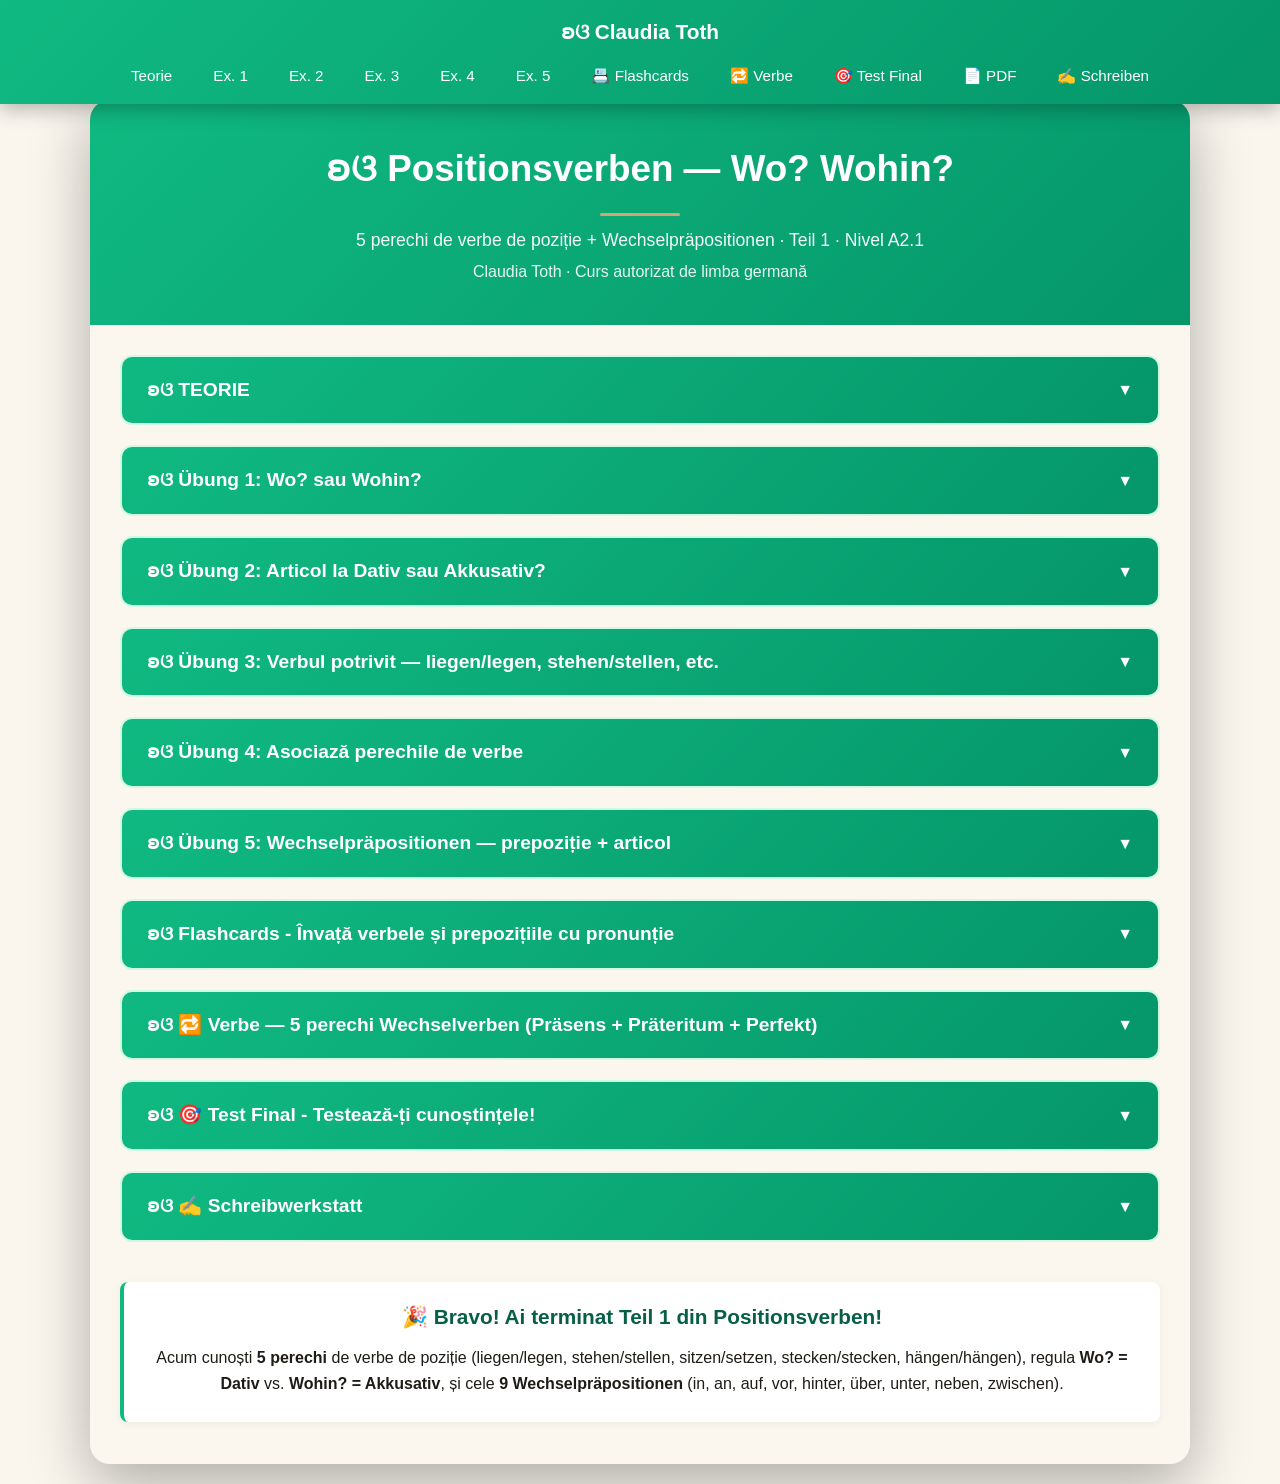
==== commit 28c26b0b: "Rebrand v2 culori: crem + auriu + emerald (mustar v1 eliminat) + PDF regenerat Co-Authored-By: Claud" ====
--- a/index.html
+++ b/index.html
@@ -158,7 +158,7 @@
                         <h4 style="color:#065f46;">✍️ Tema ta de scriere</h4>
                         <p>Scrie <strong>5–6 propoziții</strong> cu verbele de poziție (stellen/stehen, legen/liegen, hängen, setzen/sitzen) + Wo? (Dativ) / Wohin? (Akkusativ).</p>
                     </div>
-                    <div class="theory-box" style="background:#f0fdf4;">
+                    <div class="theory-box" style="background:#FBF7EF;">
                         <h4>💡 Întrebări care te ajută să începi</h4>
                         <ul style="margin:6px 0 0 18px; line-height:1.8;">
                             <li><strong>Wohin stellst du die Flasche?</strong> (Unde pui sticla? — Akkusativ)</li>
@@ -167,15 +167,15 @@
                             <li><strong>Wo liegt es?</strong> (Unde stă ea?)</li>
                         </ul>
                     </div>
-                    <div class="theory-box" style="background:#fffbeb; border-left:4px solid #f59e0b;">
+                    <div class="theory-box" style="background:#F5F0E8; border-left:4px solid #D4A574;">
                         <h4>📝 Un model, ca să-ți fie mai ușor</h4>
                         <p style="color:#065f46;"><em>Ich stelle die Flasche auf den Tisch. Jetzt steht die Flasche auf dem Tisch. Ich lege das Buch in das Regal. Das Buch liegt im Regal. Ich setze mich auf das Sofa und sitze dort bequem.</em></p>
-                        <p style="color:#6b7280; font-style:italic;">(Pun sticla pe masă. Acum sticla stă pe masă. Pun cartea în raft. Cartea stă în raft. Mă așez pe canapea și stau acolo confortabil.)</p>
+                        <p style="color:#5A5147; font-style:italic;">(Pun sticla pe masă. Acum sticla stă pe masă. Pun cartea în raft. Cartea stă în raft. Mă așez pe canapea și stau acolo confortabil.)</p>
                     </div>
                     <div style="text-align:center; margin-top:22px;">
                         <p style="color:#047857; margin-bottom:14px; font-size:1rem;">Când ești gata, trimite-mi textul tău. Îl citesc personal și îți răspund pe email cu corectările. 🦋</p>
                         <a href="https://forms.gle/huCpviatenBUeg7dA" target="_blank" rel="noopener noreferrer" style="display:inline-block; background:#10B981; color:white; padding:14px 32px; border-radius:10px; text-decoration:none; font-weight:bold; font-size:1.05rem; box-shadow:0 2px 6px rgba(16,185,129,0.3);">✍️ Trimite textul Claudiei →</a>
-                        <p style="color:#6b7280; font-size:0.78rem; margin-top:12px; font-style:italic;">ʚଓ Nu uita să-ți treci adresa de email în formular</p>
+                        <p style="color:#5A5147; font-size:0.78rem; margin-top:12px; font-style:italic;">ʚଓ Nu uita să-ți treci adresa de email în formular</p>
                     </div>
                 </div>
             </div>
--- a/styles.css
+++ b/styles.css
@@ -11,12 +11,12 @@
 
 body {
     font-family: 'Segoe UI', Tahoma, Geneva, Verdana, sans-serif;
-    background: linear-gradient(135deg, #10b981 0%, #059669 100%);
+    background: #FAF6EE;
     line-height: 1.6;
     padding: 0;
     padding-top: 80px;
     min-height: 100vh;
-    color: #374151;
+    color: #1F1B16;
 }
 
 /* ============================================
@@ -75,7 +75,7 @@
 .container {
     max-width: 1100px;
     margin: 20px auto;
-    background: white;
+    background: #FBF7EF;
     border-radius: 20px;
     box-shadow: 0 20px 60px rgba(0,0,0,0.3);
     overflow: hidden;
@@ -150,7 +150,7 @@
 .section-content {
     display: none;
     padding: 25px;
-    background: #f0fdf4;
+    background: #FBF7EF;
 }
 
 .section-content.active {
@@ -236,7 +236,7 @@
     gap: 12px;
     margin-bottom: 18px;
     padding: 10px 14px;
-    background: #f0fdf4;
+    background: #FBF7EF;
     border-left: 4px solid #10b981;
     border-radius: 6px;
 }
@@ -313,7 +313,7 @@
 }
 
 .example-box .ro {
-    color: #6b7280;
+    color: #5A5147;
     font-size: 0.95rem;
     margin-top: 4px;
 }
@@ -347,7 +347,7 @@
 }
 
 .theory-table tr:nth-child(even) {
-    background: #f0fdf4;
+    background: #FBF7EF;
 }
 
 .theory-table .verb {
@@ -361,7 +361,7 @@
 }
 
 .theory-table .ro-text {
-    color: #6b7280;
+    color: #5A5147;
     font-style: italic;
     font-size: 0.95rem;
 }
@@ -399,19 +399,19 @@
 }
 
 .grammar-table tr:nth-child(even) {
-    background: #f0fdf4;
+    background: #FBF7EF;
 }
 
 /* ============================================
    EXERCIȚII
    ============================================ */
 .exercise-instruction {
-    background: #fffbeb;
-    border-left: 4px solid #f59e0b;
+    background: #F5F0E8;
+    border-left: 4px solid #D4A574;
     padding: 12px 18px;
     margin-bottom: 18px;
     border-radius: 8px;
-    color: #78350f;
+    color: #5A5147;
 }
 
 .exercise-item {
@@ -449,7 +449,7 @@
 }
 
 .input-group label {
-    color: #374151;
+    color: #1F1B16;
     font-size: 1rem;
     line-height: 1.5;
 }
@@ -499,7 +499,7 @@
 }
 
 .mc-option:hover {
-    background: #f0fdf4;
+    background: #FBF7EF;
 }
 
 .mc-option input[type="radio"] {
@@ -581,12 +581,12 @@
 }
 
 .btn-reset {
-    background: #6b7280;
+    background: #5A5147;
     color: white;
 }
 
 .btn-reset:hover {
-    background: #4b5563;
+    background: #433d35;
     transform: translateY(-2px);
     box-shadow: 0 8px 20px rgba(107, 114, 128, 0.4);
 }
@@ -663,7 +663,7 @@
 
 .flashcard .ro {
     font-size: 1.2rem;
-    color: #6b7280;
+    color: #5A5147;
     font-style: italic;
     display: none;
 }
@@ -678,7 +678,7 @@
     bottom: 12px;
     left: 0;
     right: 0;
-    color: #9ca3af;
+    color: #8a8175;
     font-size: 0.85rem;
 }
 
@@ -812,8 +812,8 @@
         -webkit-overflow-scrolling: touch;
         max-width: 100%;
         scrollbar-width: thin;
-        scrollbar-color: #f59e0b #fef3c7;
-        background-image: linear-gradient(to right, transparent calc(100% - 32px), rgba(245, 158, 11, 0.28) 100%);
+        scrollbar-color: #D4A574 #F5F0E8;
+        background-image: linear-gradient(to right, transparent calc(100% - 32px), rgba(212, 165, 116, 0.28) 100%);
         background-attachment: local;
         background-repeat: no-repeat;
     }
@@ -824,12 +824,12 @@
     }
     .theory-table::-webkit-scrollbar-track,
     .grammar-table::-webkit-scrollbar-track {
-        background: #fef3c7;
+        background: #F5F0E8;
         border-radius: 3px;
     }
     .theory-table::-webkit-scrollbar-thumb,
     .grammar-table::-webkit-scrollbar-thumb {
-        background: #f59e0b;
+        background: #D4A574;
         border-radius: 3px;
     }
 
@@ -837,15 +837,15 @@
     .grammar-table::before {
         content: '👈 Glisează lateral pentru toate coloanele 👉';
         display: block;
-        background: #fef3c7;
-        color: #92400e;
+        background: #F5F0E8;
+        color: #5A5147;
         padding: 6px 10px;
         font-size: 0.72rem;
         text-align: center;
         font-style: italic;
         border-radius: 6px 6px 0 0;
         white-space: nowrap;
-        border-bottom: 1px solid #f59e0b;
+        border-bottom: 1px solid #D4A574;
         position: sticky;
         left: 0;
     }
@@ -864,14 +864,14 @@
    ============================================ */
 .ro-translation {
     display: inline-block;
-    color: #6b7280;
+    color: #5A5147;
     font-style: italic;
     font-size: 0.88rem;
     font-weight: normal;
     line-height: 1.4;
     margin-top: 4px;
     padding-left: 8px;
-    border-left: 2px solid #fcd34d;
+    border-left: 2px solid #D4A574;
 }
 
 /* ============================================
@@ -894,7 +894,7 @@
 }
 
 .test-intro p {
-    color: #374151;
+    color: #1F1B16;
     margin-bottom: 15px;
 }
 
@@ -908,7 +908,7 @@
 
 .test-info-list li {
     padding: 8px 0;
-    color: #374151;
+    color: #1F1B16;
 }
 
 .btn-large {
@@ -957,7 +957,7 @@
 
 /* Întrebarea curentă */
 .test-question {
-    background: #f0fdf4;
+    background: #FBF7EF;
     padding: 25px;
     border-radius: 10px;
     margin-bottom: 20px;
@@ -973,35 +973,35 @@
 
 .test-question-content {
     font-size: 1.15rem;
-    color: #374151;
+    color: #1F1B16;
     line-height: 1.8;
     margin-bottom: 12px;
 }
 
 .test-blank {
-    background: #fef3c7;
+    background: #F5F0E8;
     padding: 4px 16px;
     border-radius: 6px;
-    border: 2px dashed #f59e0b;
-    color: #78350f;
+    border: 2px dashed #D4A574;
+    color: #5A5147;
     font-weight: bold;
     margin-right: 8px;
 }
 
 .test-translation {
     display: block;
-    color: #6b7280;
+    color: #5A5147;
     font-style: italic;
     margin: 10px 0;
     font-size: 0.95rem;
 }
 
 .test-ro-text {
-    background: #fff7ed;
+    background: #F5F0E8;
     padding: 15px;
     border-radius: 8px;
-    border-left: 4px solid #f59e0b;
-    color: #78350f;
+    border-left: 4px solid #D4A574;
+    color: #5A5147;
     font-weight: 500;
 }
 
@@ -1038,7 +1038,7 @@
 
 .test-mc .mc-option:hover {
     border-color: #10b981;
-    background: #f0fdf4;
+    background: #FBF7EF;
 }
 
 /* Controale wizard */
@@ -1051,12 +1051,12 @@
 }
 
 .btn-secondary {
-    background: #6b7280;
+    background: #5A5147;
     color: white;
 }
 
 .btn-secondary:hover {
-    background: #4b5563;
+    background: #433d35;
     transform: translateY(-2px);
     box-shadow: 0 4px 12px rgba(107, 114, 128, 0.4);
 }
@@ -1070,13 +1070,13 @@
 
 /* Buton ÎNAPOI LA TEORIE */
 .btn-back {
-    background: linear-gradient(135deg, #6366f1 0%, #4f46e5 100%);
+    background: linear-gradient(135deg, #5A5147 0%, #433d35 100%);
     color: white;
 }
 
 .btn-back:hover {
     transform: translateY(-2px);
-    box-shadow: 0 8px 20px rgba(99, 102, 241, 0.4);
+    box-shadow: 0 8px 20px rgba(90, 81, 71, 0.4);
 }
 
 .test-back-top {
@@ -1153,7 +1153,7 @@
 
 /* Stats categorii */
 .test-stats {
-    background: #f0fdf4;
+    background: #FBF7EF;
     padding: 20px;
     border-radius: 10px;
     margin-bottom: 20px;
@@ -1173,7 +1173,7 @@
 .test-stats li {
     padding: 8px 0;
     border-bottom: 1px solid #d1fae5;
-    color: #374151;
+    color: #1F1B16;
 }
 
 .test-stats li:last-child {
@@ -1295,7 +1295,7 @@
 }
 .cast-card .detail {
     font-size: 0.65rem;
-    color: #6b7280;
+    color: #5A5147;
     line-height: 1.2;
     margin-top: 2px;
 }
@@ -1339,12 +1339,12 @@
 }
 .dialog-text {
     font-size: 0.95rem;
-    color: #1f2937;
+    color: #1F1B16;
     line-height: 1.5;
 }
 .dialog-text .translation {
     display: block;
-    color: #6b7280;
+    color: #5A5147;
     font-style: italic;
     font-size: 0.82rem;
     margin-top: 3px;
@@ -1352,8 +1352,8 @@
 
 /* Note from Andreea (co-narator) */
 .andreea-note {
-    background: #fffbeb;
-    border-left: 4px solid #f59e0b;
+    background: #F5F0E8;
+    border-left: 4px solid #D4A574;
     border-radius: 0 8px 8px 0;
     padding: 12px 16px;
     margin: 14px 0;
@@ -1372,7 +1372,7 @@
 }
 .andreea-note-content .speaker {
     font-weight: 700;
-    color: #92400e;
+    color: #5A5147;
     font-size: 0.85rem;
     margin-bottom: 4px;
 }
@@ -1380,7 +1380,7 @@
     content: "💚 ";
 }
 .andreea-note-content .text {
-    color: #78350f;
+    color: #5A5147;
     font-size: 0.92rem;
     font-style: italic;
     line-height: 1.55;
@@ -1431,4 +1431,16 @@
         overflow-x: auto !important;
         -webkit-overflow-scrolling: touch !important;
     }
-}+}
+
+/* ===== BRAND v2 — linie aurie 80x3px sub h1 (rebrand iunie 2026) ===== */
+.header h1 { position: relative; }
+.header h1::after {
+    content: "";
+    display: block;
+    width: 80px;
+    height: 3px;
+    background: #D4A574;
+    margin: 14px auto 0;
+    border-radius: 2px;
+}
